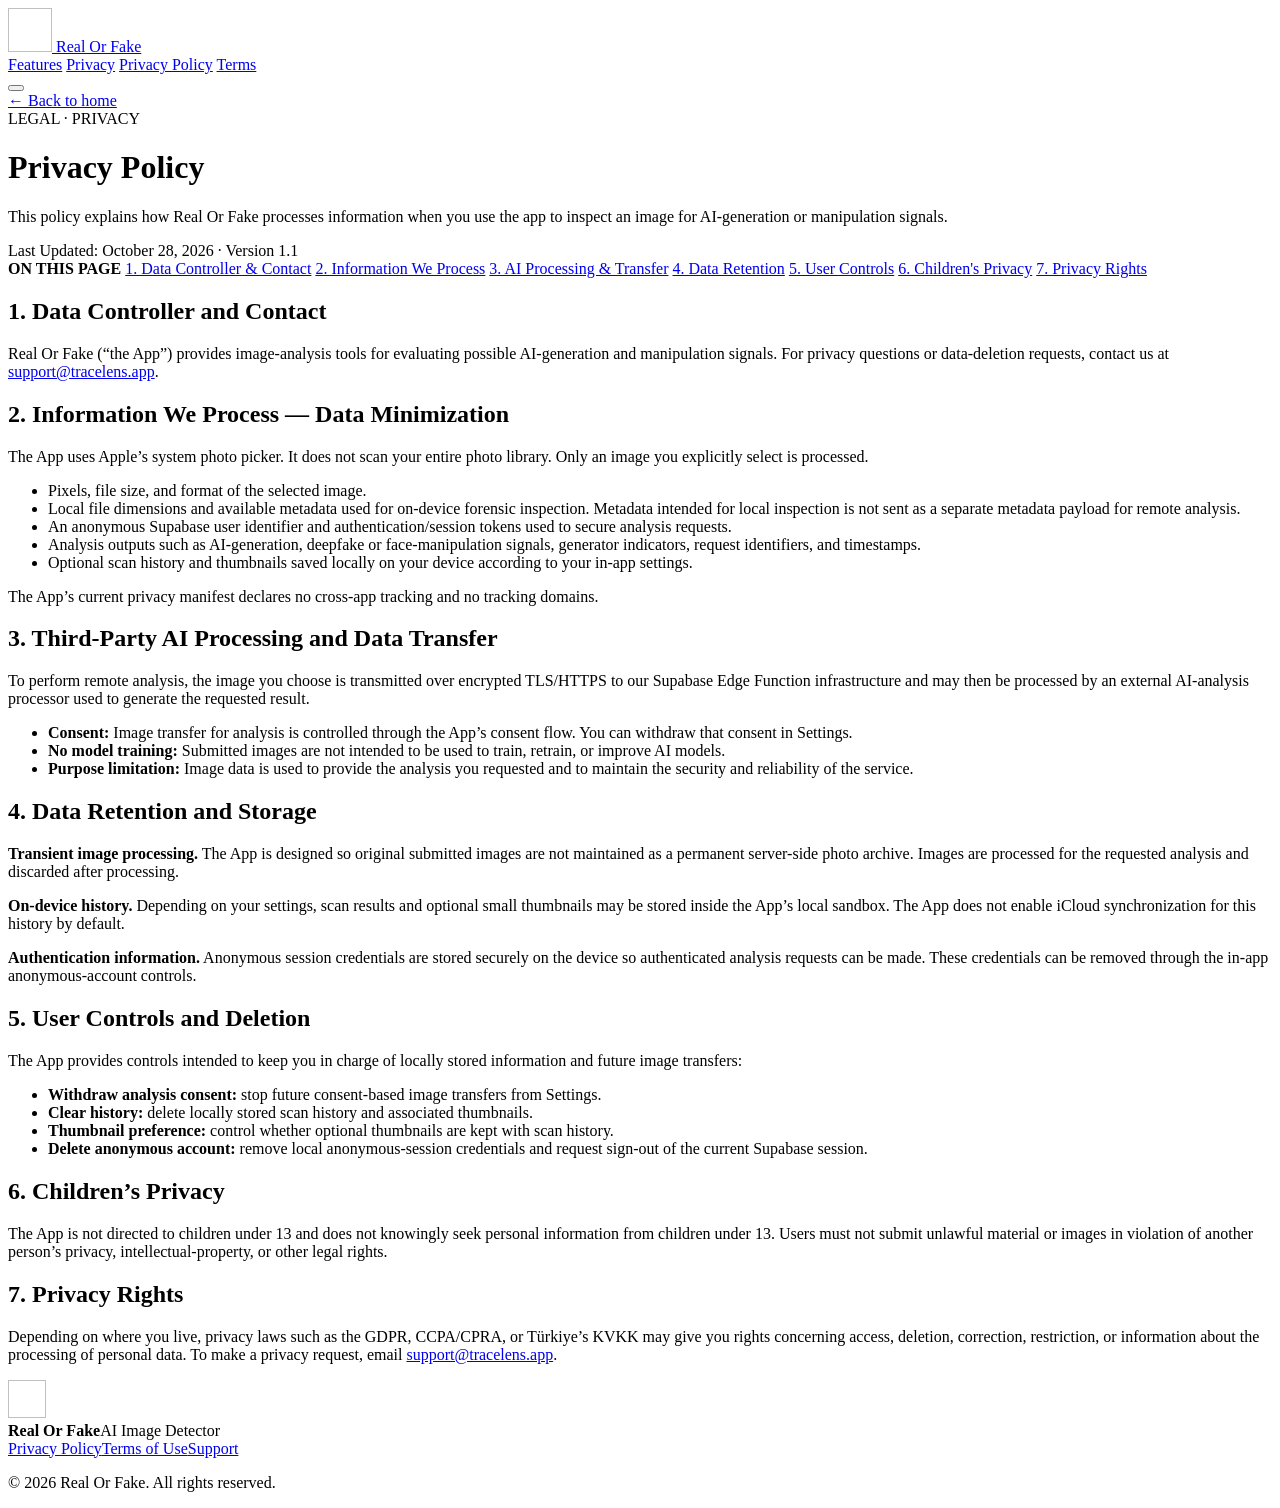
==== privacy.html @ 3198a1fb "Add privacy policy page" ====
<!doctype html>
<html lang="en">
<head>
  <meta charset="utf-8">
  <meta name="viewport" content="width=device-width, initial-scale=1">
  <meta name="theme-color" content="#050915">
  <meta name="description" content="Privacy Policy for the Real Or Fake AI Image Detector app.">
  <title>Privacy Policy — Real Or Fake</title>
  <link rel="stylesheet" href="styles.css">
</head>
<body>
  <header class="site-header">
    <div class="nav-shell">
      <a class="brand" href="index.html" aria-label="Real Or Fake home">
        <img data-image="icon" alt="" width="44" height="44">
        <span>Real Or Fake</span>
      </a>
      <nav class="nav-links" aria-label="Primary navigation">
        <a href="index.html#features">Features</a>
        <a href="index.html#privacy">Privacy</a>
        <a href="privacy.html">Privacy Policy</a>
        <a href="terms.html">Terms</a>
      </nav>
      <button class="menu-button" type="button" aria-label="Open navigation" aria-expanded="false"><span></span><span></span></button>
    </div>
  </header>

  <main class="legal-main section-shell">
    <a class="legal-back" href="index.html">← Back to home</a>

    <header class="legal-hero">
      <div class="eyebrow">LEGAL · PRIVACY</div>
      <h1>Privacy Policy</h1>
      <p>This policy explains how Real Or Fake processes information when you use the app to inspect an image for AI-generation or manipulation signals.</p>
      <div class="legal-meta">Last Updated: October 28, 2026 · Version 1.1</div>
    </header>

    <div class="legal-layout">
      <aside class="legal-toc" aria-label="Privacy Policy sections">
        <strong>ON THIS PAGE</strong>
        <a href="#controller">1. Data Controller & Contact</a>
        <a href="#data">2. Information We Process</a>
        <a href="#transfer">3. AI Processing & Transfer</a>
        <a href="#retention">4. Data Retention</a>
        <a href="#controls">5. User Controls</a>
        <a href="#children">6. Children's Privacy</a>
        <a href="#rights">7. Privacy Rights</a>
      </aside>

      <div class="legal-content">
        <section class="legal-section" id="controller">
          <h2>1. Data Controller and Contact</h2>
          <p>Real Or Fake (“the App”) provides image-analysis tools for evaluating possible AI-generation and manipulation signals. For privacy questions or data-deletion requests, contact us at <a class="text-link" href="mailto:support@tracelens.app">support@tracelens.app</a>.</p>
        </section>

        <section class="legal-section legal-highlight" id="data">
          <h2>2. Information We Process — Data Minimization</h2>
          <p>The App uses Apple’s system photo picker. It does not scan your entire photo library. Only an image you explicitly select is processed.</p>
          <ul>
            <li>Pixels, file size, and format of the selected image.</li>
            <li>Local file dimensions and available metadata used for on-device forensic inspection. Metadata intended for local inspection is not sent as a separate metadata payload for remote analysis.</li>
            <li>An anonymous Supabase user identifier and authentication/session tokens used to secure analysis requests.</li>
            <li>Analysis outputs such as AI-generation, deepfake or face-manipulation signals, generator indicators, request identifiers, and timestamps.</li>
            <li>Optional scan history and thumbnails saved locally on your device according to your in-app settings.</li>
          </ul>
          <p>The App’s current privacy manifest declares no cross-app tracking and no tracking domains.</p>
        </section>

        <section class="legal-section" id="transfer">
          <h2>3. Third-Party AI Processing and Data Transfer</h2>
          <p>To perform remote analysis, the image you choose is transmitted over encrypted TLS/HTTPS to our Supabase Edge Function infrastructure and may then be processed by an external AI-analysis processor used to generate the requested result.</p>
          <ul>
            <li><strong>Consent:</strong> Image transfer for analysis is controlled through the App’s consent flow. You can withdraw that consent in Settings.</li>
            <li><strong>No model training:</strong> Submitted images are not intended to be used to train, retrain, or improve AI models.</li>
            <li><strong>Purpose limitation:</strong> Image data is used to provide the analysis you requested and to maintain the security and reliability of the service.</li>
          </ul>
        </section>

        <section class="legal-section" id="retention">
          <h2>4. Data Retention and Storage</h2>
          <p><strong>Transient image processing.</strong> The App is designed so original submitted images are not maintained as a permanent server-side photo archive. Images are processed for the requested analysis and discarded after processing.</p>
          <p><strong>On-device history.</strong> Depending on your settings, scan results and optional small thumbnails may be stored inside the App’s local sandbox. The App does not enable iCloud synchronization for this history by default.</p>
          <p><strong>Authentication information.</strong> Anonymous session credentials are stored securely on the device so authenticated analysis requests can be made. These credentials can be removed through the in-app anonymous-account controls.</p>
        </section>

        <section class="legal-section" id="controls">
          <h2>5. User Controls and Deletion</h2>
          <p>The App provides controls intended to keep you in charge of locally stored information and future image transfers:</p>
          <ul>
            <li><strong>Withdraw analysis consent:</strong> stop future consent-based image transfers from Settings.</li>
            <li><strong>Clear history:</strong> delete locally stored scan history and associated thumbnails.</li>
            <li><strong>Thumbnail preference:</strong> control whether optional thumbnails are kept with scan history.</li>
            <li><strong>Delete anonymous account:</strong> remove local anonymous-session credentials and request sign-out of the current Supabase session.</li>
          </ul>
        </section>

        <section class="legal-section" id="children">
          <h2>6. Children’s Privacy</h2>
          <p>The App is not directed to children under 13 and does not knowingly seek personal information from children under 13. Users must not submit unlawful material or images in violation of another person’s privacy, intellectual-property, or other legal rights.</p>
        </section>

        <section class="legal-section" id="rights">
          <h2>7. Privacy Rights</h2>
          <p>Depending on where you live, privacy laws such as the GDPR, CCPA/CPRA, or Türkiye’s KVKK may give you rights concerning access, deletion, correction, restriction, or information about the processing of personal data. To make a privacy request, email <a class="text-link" href="mailto:support@tracelens.app">support@tracelens.app</a>.</p>
        </section>
      </div>
    </div>
  </main>

  <footer class="site-footer">
    <div class="section-shell footer-inner">
      <div class="footer-brand"><img data-image="icon" alt="" width="38" height="38"><div><strong>Real Or Fake</strong><span>AI Image Detector</span></div></div>
      <div class="footer-links"><a href="privacy.html">Privacy Policy</a><a href="terms.html">Terms of Use</a><a href="mailto:support@tracelens.app">Support</a></div>
      <p class="copyright">© <span id="year">2026</span> Real Or Fake. All rights reserved.</p>
    </div>
  </footer>
  <script src="images.js"></script>
  <script src="script.js"></script>
</body>
</html>
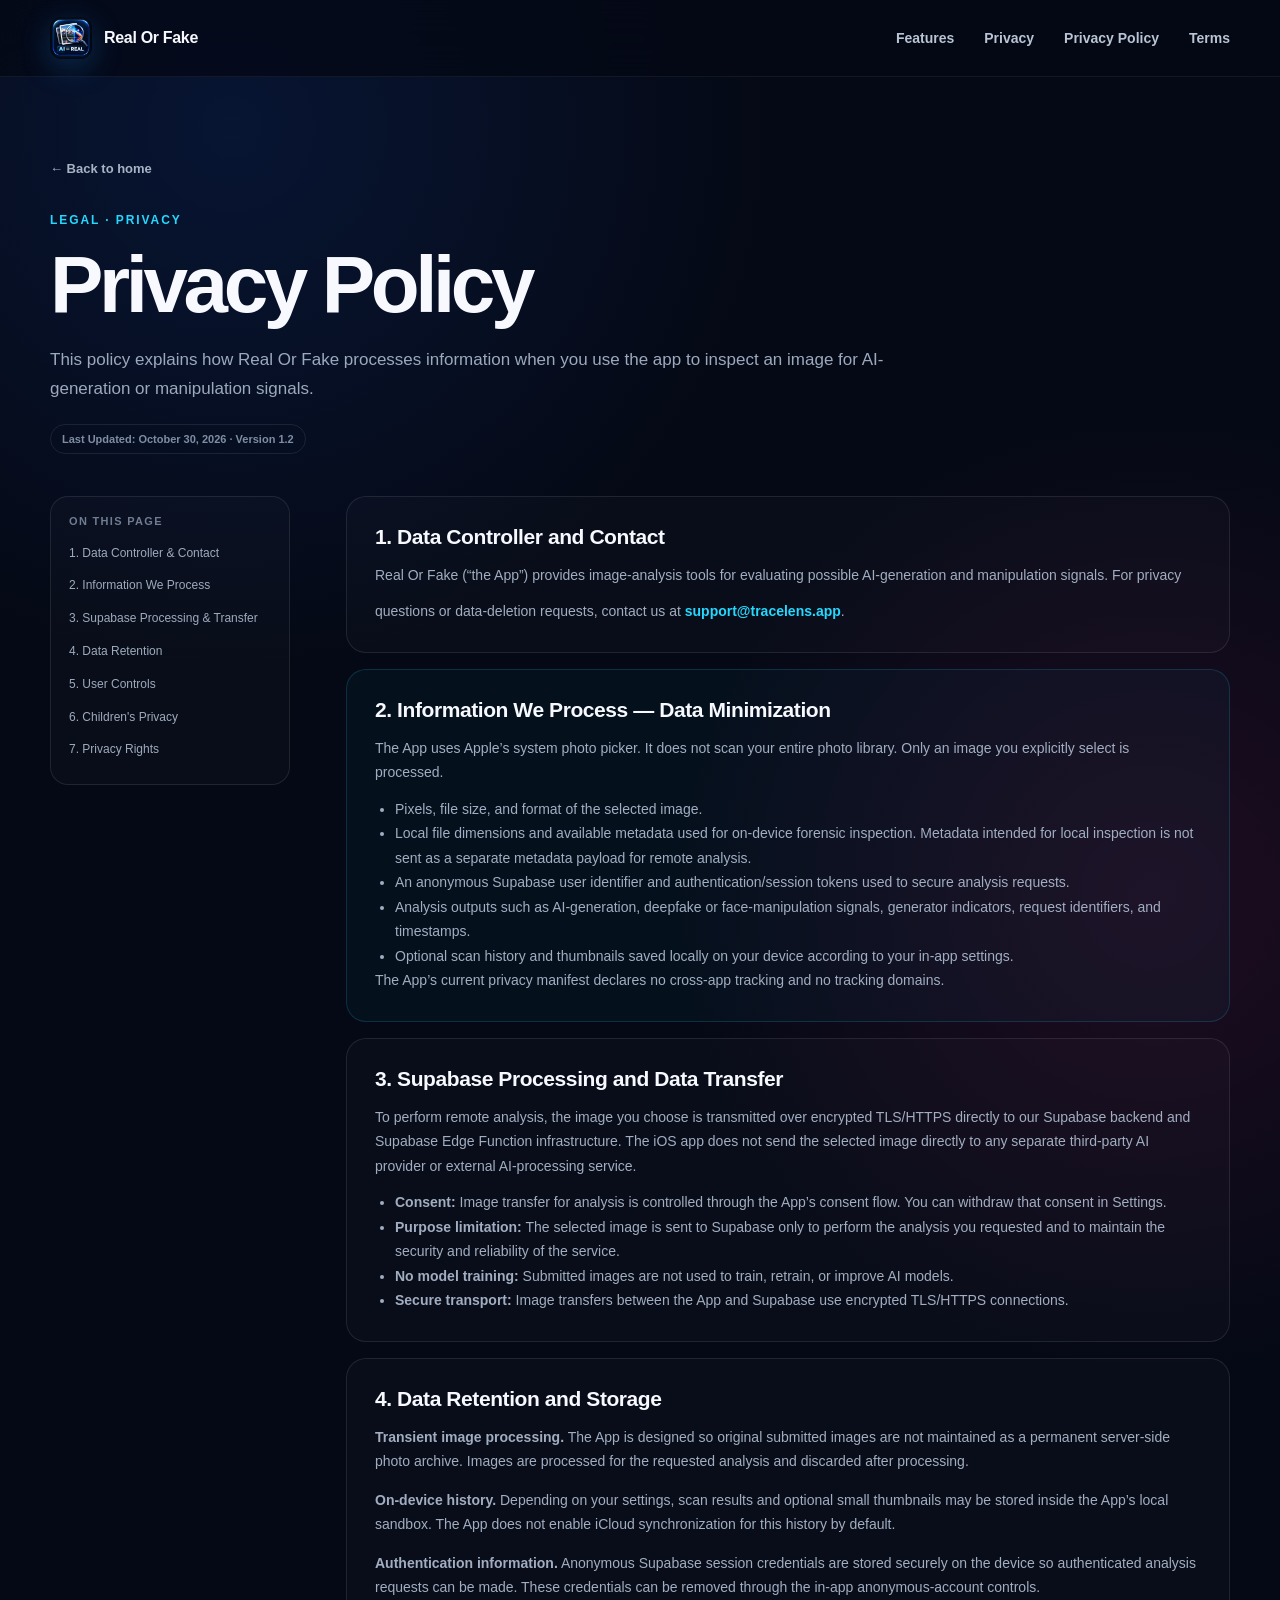
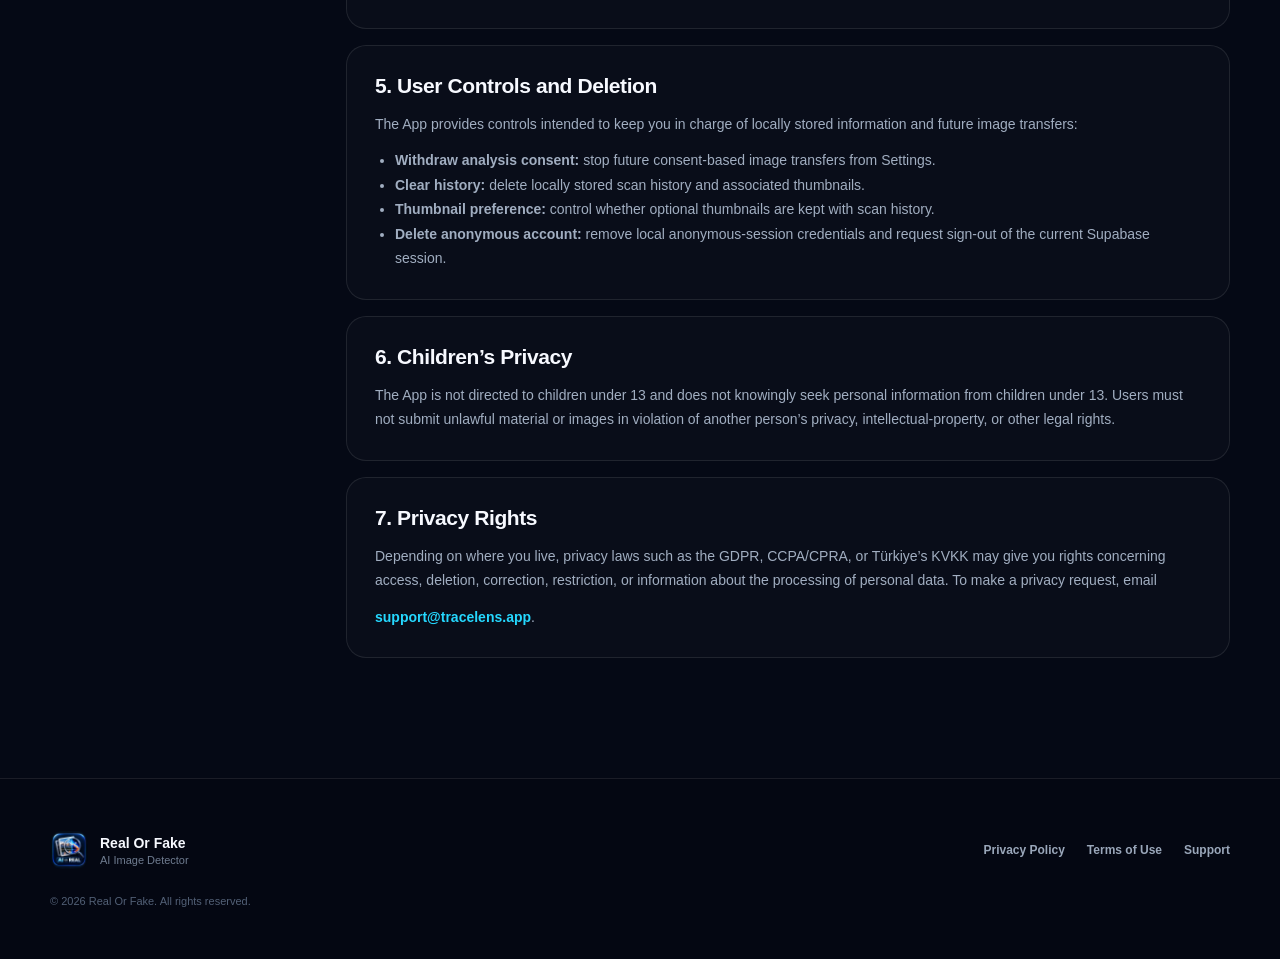
==== commit 8e83fb07: "Clarify Supabase-only image processing in privacy policy" ====
--- a/privacy.html
+++ b/privacy.html
@@ -32,7 +32,7 @@
       <div class="eyebrow">LEGAL · PRIVACY</div>
       <h1>Privacy Policy</h1>
       <p>This policy explains how Real Or Fake processes information when you use the app to inspect an image for AI-generation or manipulation signals.</p>
-      <div class="legal-meta">Last Updated: October 28, 2026 · Version 1.1</div>
+      <div class="legal-meta">Last Updated: October 30, 2026 · Version 1.2</div>
     </header>
 
     <div class="legal-layout">
@@ -40,7 +40,7 @@
         <strong>ON THIS PAGE</strong>
         <a href="#controller">1. Data Controller & Contact</a>
         <a href="#data">2. Information We Process</a>
-        <a href="#transfer">3. AI Processing & Transfer</a>
+        <a href="#transfer">3. Supabase Processing & Transfer</a>
         <a href="#retention">4. Data Retention</a>
         <a href="#controls">5. User Controls</a>
         <a href="#children">6. Children's Privacy</a>
@@ -67,12 +67,13 @@
         </section>
 
         <section class="legal-section" id="transfer">
-          <h2>3. Third-Party AI Processing and Data Transfer</h2>
-          <p>To perform remote analysis, the image you choose is transmitted over encrypted TLS/HTTPS to our Supabase Edge Function infrastructure and may then be processed by an external AI-analysis processor used to generate the requested result.</p>
+          <h2>3. Supabase Processing and Data Transfer</h2>
+          <p>To perform remote analysis, the image you choose is transmitted over encrypted TLS/HTTPS directly to our Supabase backend and Supabase Edge Function infrastructure. The iOS app does not send the selected image directly to any separate third-party AI provider or external AI-processing service.</p>
           <ul>
             <li><strong>Consent:</strong> Image transfer for analysis is controlled through the App’s consent flow. You can withdraw that consent in Settings.</li>
-            <li><strong>No model training:</strong> Submitted images are not intended to be used to train, retrain, or improve AI models.</li>
-            <li><strong>Purpose limitation:</strong> Image data is used to provide the analysis you requested and to maintain the security and reliability of the service.</li>
+            <li><strong>Purpose limitation:</strong> The selected image is sent to Supabase only to perform the analysis you requested and to maintain the security and reliability of the service.</li>
+            <li><strong>No model training:</strong> Submitted images are not used to train, retrain, or improve AI models.</li>
+            <li><strong>Secure transport:</strong> Image transfers between the App and Supabase use encrypted TLS/HTTPS connections.</li>
           </ul>
         </section>
 
@@ -80,7 +81,7 @@
           <h2>4. Data Retention and Storage</h2>
           <p><strong>Transient image processing.</strong> The App is designed so original submitted images are not maintained as a permanent server-side photo archive. Images are processed for the requested analysis and discarded after processing.</p>
           <p><strong>On-device history.</strong> Depending on your settings, scan results and optional small thumbnails may be stored inside the App’s local sandbox. The App does not enable iCloud synchronization for this history by default.</p>
-          <p><strong>Authentication information.</strong> Anonymous session credentials are stored securely on the device so authenticated analysis requests can be made. These credentials can be removed through the in-app anonymous-account controls.</p>
+          <p><strong>Authentication information.</strong> Anonymous Supabase session credentials are stored securely on the device so authenticated analysis requests can be made. These credentials can be removed through the in-app anonymous-account controls.</p>
         </section>
 
         <section class="legal-section" id="controls">
--- a/styles.css
+++ b/styles.css
@@ -0,0 +1,904 @@
+:root {
+  --bg: #050915;
+  --bg-2: #080e1c;
+  --panel: rgba(14, 22, 38, 0.78);
+  --panel-strong: #0c1424;
+  --line: rgba(255, 255, 255, 0.09);
+  --text: #f7f9ff;
+  --muted: #9ca9bd;
+  --cyan: #25d8ff;
+  --blue: #2387ff;
+  --violet: #8a6cff;
+  --pink: #ff3f93;
+  --green: #36e6a0;
+  --coral: #ff6159;
+  --max: 1180px;
+  --radius: 30px;
+}
+
+* { box-sizing: border-box; }
+
+html {
+  scroll-behavior: smooth;
+  color-scheme: dark;
+}
+
+body {
+  margin: 0;
+  min-width: 320px;
+  background:
+    radial-gradient(circle at 18% 5%, rgba(24, 101, 255, .13), transparent 34rem),
+    radial-gradient(circle at 90% 35%, rgba(255, 43, 142, .10), transparent 30rem),
+    var(--bg);
+  color: var(--text);
+  font-family: Inter, ui-sans-serif, -apple-system, BlinkMacSystemFont, "SF Pro Display", "Segoe UI", sans-serif;
+  -webkit-font-smoothing: antialiased;
+}
+
+body::before {
+  content: "";
+  position: fixed;
+  inset: 0;
+  pointer-events: none;
+  opacity: .24;
+  background-image:
+    linear-gradient(rgba(255,255,255,.025) 1px, transparent 1px),
+    linear-gradient(90deg, rgba(255,255,255,.025) 1px, transparent 1px);
+  background-size: 72px 72px;
+  mask-image: linear-gradient(to bottom, black, transparent 75%);
+  z-index: -1;
+}
+
+img { max-width: 100%; display: block; }
+a { color: inherit; text-decoration: none; }
+button, a { -webkit-tap-highlight-color: transparent; }
+
+.skip-link {
+  position: fixed;
+  left: 16px;
+  top: -80px;
+  z-index: 100;
+  padding: 12px 16px;
+  background: white;
+  color: black;
+  border-radius: 10px;
+}
+.skip-link:focus { top: 16px; }
+
+.section-shell {
+  width: min(var(--max), calc(100% - 40px));
+  margin-inline: auto;
+}
+
+.site-header {
+  position: sticky;
+  top: 0;
+  z-index: 50;
+  background: rgba(5, 9, 21, .74);
+  backdrop-filter: blur(20px);
+  border-bottom: 1px solid rgba(255,255,255,.06);
+}
+
+.nav-shell {
+  width: min(var(--max), calc(100% - 40px));
+  height: 76px;
+  margin: 0 auto;
+  display: flex;
+  align-items: center;
+  justify-content: space-between;
+}
+
+.brand {
+  display: inline-flex;
+  align-items: center;
+  gap: 12px;
+  font-weight: 760;
+  letter-spacing: -.02em;
+}
+
+.brand img {
+  width: 42px;
+  height: 42px;
+  border-radius: 12px;
+  box-shadow: 0 8px 30px rgba(37, 142, 255, .25);
+}
+
+.nav-links {
+  display: flex;
+  align-items: center;
+  gap: 30px;
+  color: #b9c4d4;
+  font-size: 14px;
+  font-weight: 600;
+}
+
+.nav-links a { transition: color .2s ease; }
+.nav-links a:hover { color: white; }
+
+.menu-button {
+  display: none;
+  width: 44px;
+  height: 44px;
+  border: 1px solid var(--line);
+  border-radius: 13px;
+  background: rgba(255,255,255,.03);
+  align-items: center;
+  justify-content: center;
+  flex-direction: column;
+  gap: 6px;
+}
+.menu-button span {
+  width: 18px;
+  height: 1.5px;
+  background: white;
+}
+
+.hero {
+  min-height: calc(100svh - 76px);
+  display: grid;
+  grid-template-columns: 1.03fr .97fr;
+  gap: 54px;
+  align-items: center;
+  padding-block: 72px 90px;
+}
+
+.hero-copy { position: relative; z-index: 2; }
+
+.eyebrow, .mini-label {
+  font-size: 12px;
+  letter-spacing: .16em;
+  font-weight: 800;
+}
+
+.eyebrow {
+  display: inline-flex;
+  align-items: center;
+  gap: 9px;
+  color: var(--cyan);
+  margin-bottom: 20px;
+}
+
+.pulse-dot {
+  width: 8px;
+  height: 8px;
+  border-radius: 50%;
+  background: var(--green);
+  box-shadow: 0 0 0 7px rgba(54,230,160,.08), 0 0 25px rgba(54,230,160,.6);
+}
+
+.hero h1 {
+  margin: 0;
+  max-width: 720px;
+  font-size: clamp(64px, 7vw, 104px);
+  line-height: .92;
+  letter-spacing: -.065em;
+  font-weight: 820;
+}
+
+.gradient-text {
+  background: linear-gradient(100deg, var(--cyan), #75a6ff 40%, #d082ff 68%, var(--pink));
+  -webkit-background-clip: text;
+  background-clip: text;
+  color: transparent;
+}
+
+.hero-lede {
+  margin: 30px 0 0;
+  max-width: 650px;
+  color: #b6c1d2;
+  font-size: clamp(18px, 2vw, 22px);
+  line-height: 1.65;
+}
+
+.hero-actions {
+  display: flex;
+  gap: 12px;
+  margin-top: 34px;
+  flex-wrap: wrap;
+}
+
+.button {
+  min-height: 52px;
+  padding: 0 20px;
+  display: inline-flex;
+  align-items: center;
+  justify-content: center;
+  border-radius: 14px;
+  font-size: 14px;
+  font-weight: 750;
+  border: 1px solid transparent;
+  transition: transform .2s ease, border-color .2s ease, background .2s ease;
+}
+
+.button:hover { transform: translateY(-2px); }
+
+.button-primary {
+  color: #04111b;
+  background: linear-gradient(115deg, #5ce4ff, #35a7ff);
+  box-shadow: 0 14px 40px rgba(49, 172, 255, .22);
+}
+
+.button-secondary {
+  border-color: var(--line);
+  background: rgba(255,255,255,.035);
+  color: #dce5f2;
+}
+
+.button-secondary:hover { border-color: rgba(255,255,255,.2); }
+
+.hero-notes {
+  margin-top: 28px;
+  display: flex;
+  gap: 18px;
+  flex-wrap: wrap;
+  color: #7f8da3;
+  font-size: 12px;
+  font-weight: 600;
+}
+
+.hero-visual {
+  position: relative;
+  min-height: 620px;
+  display: grid;
+  place-items: center;
+}
+
+.app-icon-card {
+  position: relative;
+  width: min(84%, 510px);
+  aspect-ratio: 1;
+  padding: 10px;
+  border: 1px solid rgba(105, 188, 255, .35);
+  border-radius: 29%;
+  background: linear-gradient(150deg, rgba(50,135,255,.12), rgba(0,0,0,.3));
+  box-shadow:
+    0 60px 130px rgba(0,0,0,.55),
+    0 0 70px rgba(35,135,255,.12),
+    inset 0 1px rgba(255,255,255,.15);
+  transform: rotate(2deg);
+  z-index: 2;
+}
+
+.app-icon-card::before {
+  content:"";
+  position:absolute;
+  inset:-18px;
+  border-radius:31%;
+  border:1px solid rgba(37,216,255,.12);
+  filter: blur(.2px);
+}
+
+.app-icon-card img {
+  width: 100%;
+  height: 100%;
+  object-fit: cover;
+  border-radius: 27%;
+}
+
+.orb {
+  position: absolute;
+  border-radius: 50%;
+  filter: blur(40px);
+  opacity: .55;
+}
+.orb-one {
+  width: 260px;
+  height: 260px;
+  background: #057bf8;
+  right: 8%;
+  top: 10%;
+}
+.orb-two {
+  width: 220px;
+  height: 220px;
+  background: #e41d8c;
+  left: 4%;
+  bottom: 12%;
+}
+
+.signal-card {
+  position: absolute;
+  z-index: 4;
+  display: flex;
+  flex-direction: column;
+  padding: 13px 16px;
+  gap: 4px;
+  border: 1px solid var(--line);
+  border-radius: 14px;
+  background: rgba(7, 13, 26, .78);
+  backdrop-filter: blur(16px);
+  box-shadow: 0 16px 50px rgba(0,0,0,.34);
+}
+.signal-card span {
+  color: #7d8da5;
+  font-size: 9px;
+  font-weight: 800;
+  letter-spacing: .15em;
+}
+.signal-card strong { font-size: 20px; }
+.signal-card-ai {
+  top: 21%;
+  right: -1%;
+}
+.signal-card-ai strong { color: var(--coral); }
+.signal-card-real {
+  bottom: 16%;
+  left: 0;
+}
+.signal-card-real strong { color: var(--green); }
+
+.trust-strip {
+  border-block: 1px solid var(--line);
+  background: rgba(255,255,255,.018);
+  overflow: hidden;
+}
+
+.trust-track {
+  min-height: 76px;
+  width: min(var(--max), calc(100% - 40px));
+  margin: auto;
+  display: flex;
+  align-items: center;
+  justify-content: space-between;
+  gap: 24px;
+  color: #7f8da2;
+  font-size: 12px;
+  font-weight: 760;
+  letter-spacing: .08em;
+  text-transform: uppercase;
+}
+
+.trust-track i {
+  width: 4px;
+  height: 4px;
+  border-radius: 50%;
+  background: #35445c;
+  flex: 0 0 auto;
+}
+
+.intro { padding-block: 150px 70px; }
+
+.section-heading {
+  max-width: 800px;
+}
+.section-heading h2,
+.privacy-copy h2,
+.disclaimer h2,
+.closing h2 {
+  margin: 0;
+  letter-spacing: -.045em;
+  line-height: 1.02;
+}
+
+.section-heading h2 {
+  font-size: clamp(44px, 6vw, 76px);
+}
+
+.section-heading p {
+  max-width: 680px;
+  margin: 28px 0 0;
+  color: var(--muted);
+  font-size: 18px;
+  line-height: 1.7;
+}
+
+.feature-grid {
+  display: grid;
+  grid-template-columns: repeat(2, 1fr);
+  gap: 24px;
+  padding-bottom: 140px;
+}
+
+.feature-card {
+  position: relative;
+  overflow: hidden;
+  min-height: 820px;
+  padding: 34px 34px 0;
+  border: 1px solid var(--line);
+  border-radius: var(--radius);
+  background:
+    radial-gradient(circle at 50% 70%, rgba(35, 135, 255, .10), transparent 40%),
+    linear-gradient(155deg, rgba(16,25,43,.88), rgba(6,11,22,.88));
+}
+
+.feature-card::after {
+  content:"";
+  position:absolute;
+  inset:0;
+  pointer-events:none;
+  background: linear-gradient(115deg, rgba(255,255,255,.05), transparent 22%);
+  opacity:.65;
+}
+
+.feature-card-wide {
+  grid-column: 1 / -1;
+  min-height: 730px;
+  display: grid;
+  grid-template-columns: .8fr 1.2fr;
+  gap: 40px;
+  padding: 54px 54px 0;
+  align-items: start;
+}
+
+.feature-card-wide.reverse {
+  grid-template-columns: .8fr 1.2fr;
+}
+
+.feature-copy {
+  position: relative;
+  z-index: 2;
+  display: grid;
+  grid-template-columns: 42px 1fr;
+  gap: 12px;
+}
+
+.feature-number {
+  color: #4f607a;
+  font-size: 12px;
+  font-weight: 800;
+  letter-spacing: .1em;
+  padding-top: 3px;
+}
+
+.mini-label { margin-bottom: 14px; }
+.mini-label.cyan { color: var(--cyan); }
+.mini-label.blue { color: #62a5ff; }
+.mini-label.coral { color: var(--coral); }
+.mini-label.green { color: var(--green); }
+
+.feature-copy h3 {
+  margin: 0;
+  font-size: clamp(28px, 3vw, 42px);
+  line-height: 1.07;
+  letter-spacing: -.035em;
+}
+.feature-copy p {
+  margin: 16px 0 0;
+  max-width: 520px;
+  color: var(--muted);
+  line-height: 1.7;
+  font-size: 15px;
+}
+
+.screenshot-frame {
+  position: relative;
+  z-index: 2;
+  width: min(84%, 510px);
+  margin: 42px auto -140px;
+  padding: 8px;
+  border: 1px solid rgba(125,166,255,.22);
+  border-radius: 42px;
+  background: #02050b;
+  box-shadow: 0 38px 90px rgba(0,0,0,.5);
+}
+
+.feature-card-wide .screenshot-frame {
+  width: min(74%, 540px);
+  margin: 0 auto -220px;
+}
+
+.screenshot-frame img {
+  border-radius: 35px;
+  width: 100%;
+}
+
+.privacy-section {
+  position: relative;
+  overflow: hidden;
+  padding-block: 140px;
+  border-block: 1px solid var(--line);
+  background:
+    radial-gradient(circle at 15% 45%, rgba(38, 216, 255, .08), transparent 34rem),
+    radial-gradient(circle at 85% 65%, rgba(138, 108, 255, .09), transparent 30rem),
+    #070c18;
+}
+
+.privacy-layout {
+  display: grid;
+  grid-template-columns: .9fr 1.1fr;
+  gap: 90px;
+  align-items: center;
+}
+
+.privacy-copy h2 { font-size: clamp(40px, 5vw, 66px); }
+.privacy-copy p {
+  color: var(--muted);
+  line-height: 1.75;
+  font-size: 17px;
+}
+
+.text-link {
+  display: inline-flex;
+  gap: 8px;
+  align-items: center;
+  margin-top: 12px;
+  color: var(--cyan);
+  font-size: 14px;
+  font-weight: 750;
+}
+.text-link span { transition: transform .2s ease; }
+.text-link:hover span { transform: translateX(4px); }
+
+.privacy-cards { display: grid; gap: 12px; }
+
+.privacy-card {
+  min-height: 100px;
+  padding: 18px;
+  display: grid;
+  grid-template-columns: 54px 1fr;
+  gap: 16px;
+  align-items: center;
+  border: 1px solid var(--line);
+  border-radius: 18px;
+  background: rgba(255,255,255,.025);
+}
+
+.privacy-icon {
+  width: 54px;
+  height: 54px;
+  display: grid;
+  place-items: center;
+  border-radius: 15px;
+  background: rgba(37,216,255,.08);
+  color: var(--cyan);
+  font-size: 11px;
+  font-weight: 850;
+  letter-spacing: .1em;
+}
+
+.privacy-card strong { display: block; font-size: 15px; }
+.privacy-card span { display: block; margin-top: 5px; color: var(--muted); font-size: 13px; line-height: 1.45; }
+
+.disclaimer {
+  margin-block: 110px;
+  min-height: 240px;
+  padding: 44px;
+  display: grid;
+  grid-template-columns: 64px 1fr;
+  gap: 24px;
+  align-items: start;
+  border: 1px solid rgba(255, 97, 89, .18);
+  border-radius: 24px;
+  background: linear-gradient(135deg, rgba(255,97,89,.055), rgba(255,255,255,.018));
+}
+
+.disclaimer-mark {
+  width: 58px;
+  height: 58px;
+  border-radius: 50%;
+  display: grid;
+  place-items: center;
+  border: 1px solid rgba(255,97,89,.3);
+  color: var(--coral);
+  font-family: Georgia, serif;
+  font-style: italic;
+  font-size: 28px;
+}
+
+.disclaimer h2 { font-size: clamp(30px, 4vw, 48px); }
+.disclaimer p {
+  margin: 16px 0 0;
+  max-width: 850px;
+  color: var(--muted);
+  line-height: 1.75;
+}
+
+.closing { padding-block: 40px 120px; }
+
+.closing-card {
+  min-height: 260px;
+  display: grid;
+  grid-template-columns: 120px 1fr auto;
+  gap: 32px;
+  align-items: center;
+  padding: 44px;
+  border: 1px solid rgba(37,216,255,.14);
+  border-radius: 28px;
+  background:
+    radial-gradient(circle at 0 50%, rgba(35,135,255,.13), transparent 28rem),
+    rgba(255,255,255,.02);
+}
+
+.closing-card img {
+  border-radius: 28px;
+  box-shadow: 0 22px 60px rgba(15, 99, 255, .2);
+}
+
+.closing h2 { font-size: clamp(34px, 5vw, 58px); }
+.closing p { margin: 10px 0 0; color: var(--muted); line-height: 1.6; }
+
+.site-footer {
+  border-top: 1px solid var(--line);
+  background: #040712;
+}
+
+.footer-inner {
+  min-height: 180px;
+  display: grid;
+  grid-template-columns: 1fr auto;
+  gap: 24px;
+  align-content: center;
+  align-items: center;
+}
+
+.footer-brand {
+  display: flex;
+  gap: 12px;
+  align-items: center;
+}
+.footer-brand img { border-radius: 10px; }
+.footer-brand strong, .footer-brand span { display: block; }
+.footer-brand strong { font-size: 14px; }
+.footer-brand span { margin-top: 3px; color: #6f7c90; font-size: 11px; }
+
+.footer-links {
+  display: flex;
+  gap: 22px;
+  color: #9aa7ba;
+  font-size: 12px;
+  font-weight: 650;
+}
+.footer-links a:hover { color: white; }
+
+.copyright {
+  grid-column: 1 / -1;
+  margin: 2px 0 0;
+  color: #526076;
+  font-size: 11px;
+}
+
+/* Legal pages */
+.legal-main { padding: 82px 0 120px; }
+
+.legal-hero {
+  max-width: 850px;
+  margin-bottom: 42px;
+}
+
+.legal-hero h1 {
+  margin: 0;
+  font-size: clamp(48px, 7vw, 80px);
+  letter-spacing: -.055em;
+  line-height: .96;
+}
+
+.legal-hero p {
+  margin: 22px 0 0;
+  color: var(--muted);
+  font-size: 17px;
+  line-height: 1.7;
+}
+
+.legal-meta {
+  display: inline-flex;
+  margin-top: 20px;
+  padding: 8px 11px;
+  border: 1px solid var(--line);
+  border-radius: 999px;
+  color: #7f8da3;
+  font-size: 11px;
+  font-weight: 700;
+}
+
+.legal-layout {
+  display: grid;
+  grid-template-columns: 240px minmax(0, 1fr);
+  gap: 56px;
+  align-items: start;
+}
+
+.legal-toc {
+  position: sticky;
+  top: 108px;
+  padding: 18px;
+  border: 1px solid var(--line);
+  border-radius: 18px;
+  background: rgba(255,255,255,.018);
+}
+
+.legal-toc strong {
+  display: block;
+  margin-bottom: 10px;
+  font-size: 11px;
+  letter-spacing: .12em;
+  color: #6f7d91;
+}
+.legal-toc a {
+  display: block;
+  padding: 8px 0;
+  color: #9eabbd;
+  font-size: 12px;
+  line-height: 1.4;
+}
+.legal-toc a:hover { color: white; }
+
+.legal-content { display: grid; gap: 16px; }
+
+.legal-section {
+  scroll-margin-top: 110px;
+  padding: 28px;
+  border: 1px solid var(--line);
+  border-radius: 20px;
+  background: rgba(255,255,255,.018);
+}
+
+.legal-section h2 {
+  margin: 0 0 14px;
+  font-size: 21px;
+  letter-spacing: -.02em;
+}
+.legal-section p, .legal-section li {
+  color: #a1aec1;
+  font-size: 14px;
+  line-height: 1.75;
+}
+.legal-section p { margin: 0; }
+.legal-section p + p { margin-top: 14px; }
+.legal-section ul { margin: 12px 0 0; padding-left: 20px; }
+
+.legal-highlight {
+  border-color: rgba(37,216,255,.16);
+  background: rgba(37,216,255,.035);
+}
+
+.legal-back {
+  display: inline-flex;
+  align-items: center;
+  gap: 8px;
+  color: #a7b4c5;
+  font-size: 13px;
+  font-weight: 700;
+  margin-bottom: 34px;
+}
+.legal-back:hover { color: white; }
+
+.reveal {
+  opacity: 0;
+  transform: translateY(18px);
+  transition: opacity .7s ease, transform .7s ease;
+}
+.reveal.visible {
+  opacity: 1;
+  transform: translateY(0);
+}
+
+@media (prefers-reduced-motion: reduce) {
+  html { scroll-behavior: auto; }
+  .reveal { opacity: 1; transform: none; transition: none; }
+  .button, .text-link span { transition: none; }
+}
+
+@media (max-width: 900px) {
+  .nav-links {
+    position: absolute;
+    left: 20px;
+    right: 20px;
+    top: 68px;
+    display: none;
+    flex-direction: column;
+    align-items: stretch;
+    gap: 0;
+    padding: 12px;
+    border: 1px solid var(--line);
+    border-radius: 18px;
+    background: rgba(7,12,24,.97);
+    box-shadow: 0 24px 80px rgba(0,0,0,.45);
+  }
+  .nav-links.open { display: flex; }
+  .nav-links a { padding: 13px 10px; }
+  .menu-button { display: flex; }
+
+  .hero {
+    min-height: auto;
+    grid-template-columns: 1fr;
+    gap: 30px;
+    padding-top: 82px;
+  }
+  .hero-visual { min-height: 520px; }
+  .signal-card-ai { right: 2%; }
+  .signal-card-real { left: 3%; }
+
+  .trust-track {
+    justify-content: flex-start;
+    overflow-x: auto;
+    scrollbar-width: none;
+  }
+  .trust-track::-webkit-scrollbar { display: none; }
+  .trust-track span { white-space: nowrap; }
+
+  .feature-grid { grid-template-columns: 1fr; }
+  .feature-card,
+  .feature-card-wide,
+  .feature-card-wide.reverse {
+    grid-column: auto;
+    grid-template-columns: 1fr;
+    min-height: 760px;
+    padding: 34px 28px 0;
+  }
+  .feature-card-wide .screenshot-frame {
+    width: min(86%, 490px);
+    margin: 40px auto -180px;
+  }
+
+  .privacy-layout {
+    grid-template-columns: 1fr;
+    gap: 50px;
+  }
+
+  .closing-card {
+    grid-template-columns: 96px 1fr;
+  }
+  .closing-card .button { grid-column: 1 / -1; }
+
+  .legal-layout { grid-template-columns: 1fr; }
+  .legal-toc {
+    position: static;
+    display: none;
+  }
+}
+
+@media (max-width: 620px) {
+  .section-shell, .nav-shell, .trust-track { width: min(100% - 28px, var(--max)); }
+
+  .nav-shell { height: 68px; }
+  .brand img { width: 38px; height: 38px; }
+  .brand span { font-size: 14px; }
+
+  .hero { padding-block: 62px 66px; }
+  .hero h1 { font-size: clamp(56px, 18vw, 76px); }
+  .hero-lede { font-size: 17px; }
+  .hero-actions { display: grid; grid-template-columns: 1fr; }
+  .hero-actions .button { width: 100%; }
+  .hero-notes { display: grid; gap: 8px; }
+
+  .hero-visual { min-height: 420px; }
+  .app-icon-card { width: 83%; }
+  .signal-card { transform: scale(.88); }
+  .signal-card-ai { top: 13%; right: -3%; }
+  .signal-card-real { bottom: 9%; left: -3%; }
+
+  .intro { padding-block: 100px 48px; }
+  .section-heading p { font-size: 16px; }
+
+  .feature-grid { gap: 16px; padding-bottom: 100px; }
+  .feature-card,
+  .feature-card-wide,
+  .feature-card-wide.reverse {
+    min-height: 690px;
+    padding: 28px 18px 0;
+    border-radius: 22px;
+  }
+  .feature-copy { grid-template-columns: 1fr; gap: 4px; }
+  .feature-number { padding: 0 0 8px; }
+  .feature-copy h3 { font-size: 30px; }
+  .feature-card .screenshot-frame,
+  .feature-card-wide .screenshot-frame {
+    width: 92%;
+    margin-top: 34px;
+    border-radius: 30px;
+  }
+  .screenshot-frame img { border-radius: 24px; }
+
+  .privacy-section { padding-block: 95px; }
+  .privacy-copy h2 { font-size: 42px; }
+
+  .disclaimer {
+    margin-block: 76px;
+    padding: 24px;
+    grid-template-columns: 1fr;
+  }
+
+  .closing { padding-bottom: 80px; }
+  .closing-card {
+    grid-template-columns: 1fr;
+    padding: 26px;
+  }
+  .closing-card img { width: 88px; }
+
+  .footer-inner { grid-template-columns: 1fr; padding-block: 36px; }
+  .footer-links { flex-wrap: wrap; }
+  .copyright { grid-column: 1; }
+
+  .legal-main { padding-top: 54px; }
+  .legal-section { padding: 22px 18px; }
+}
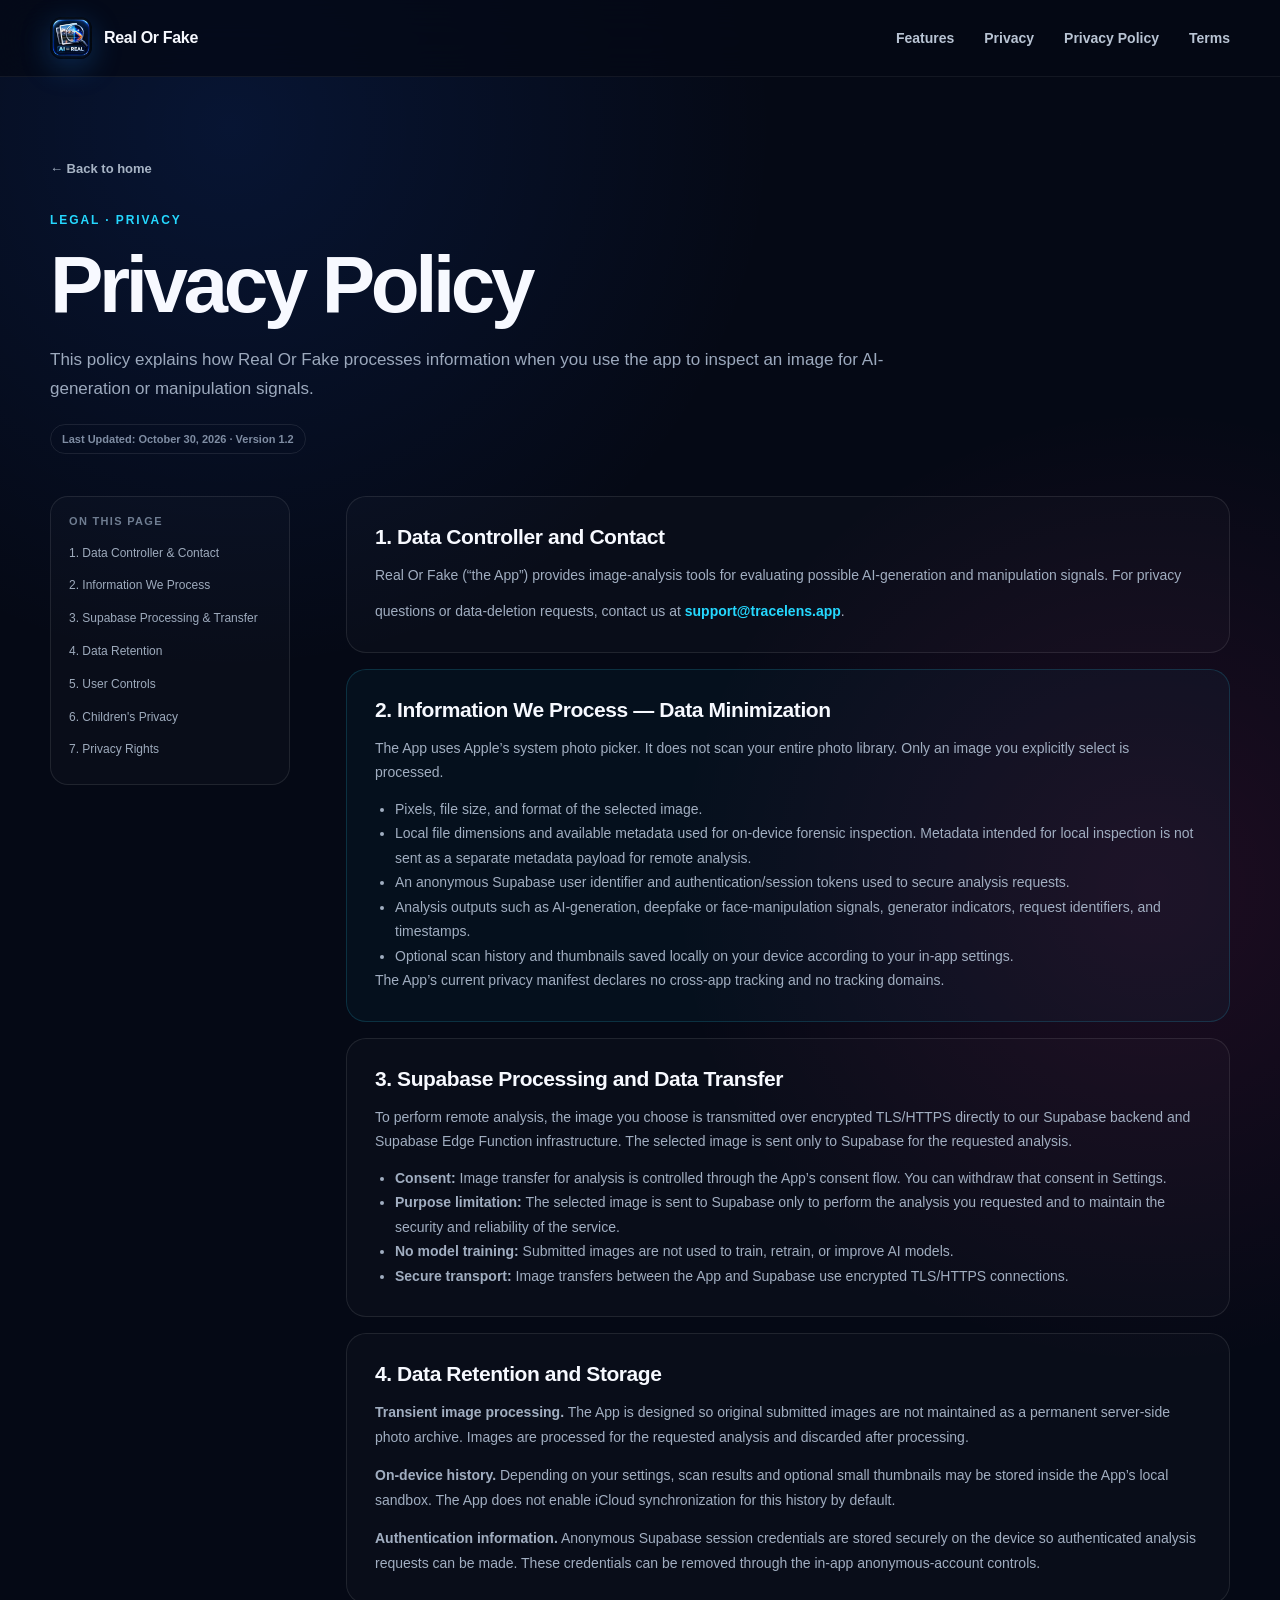
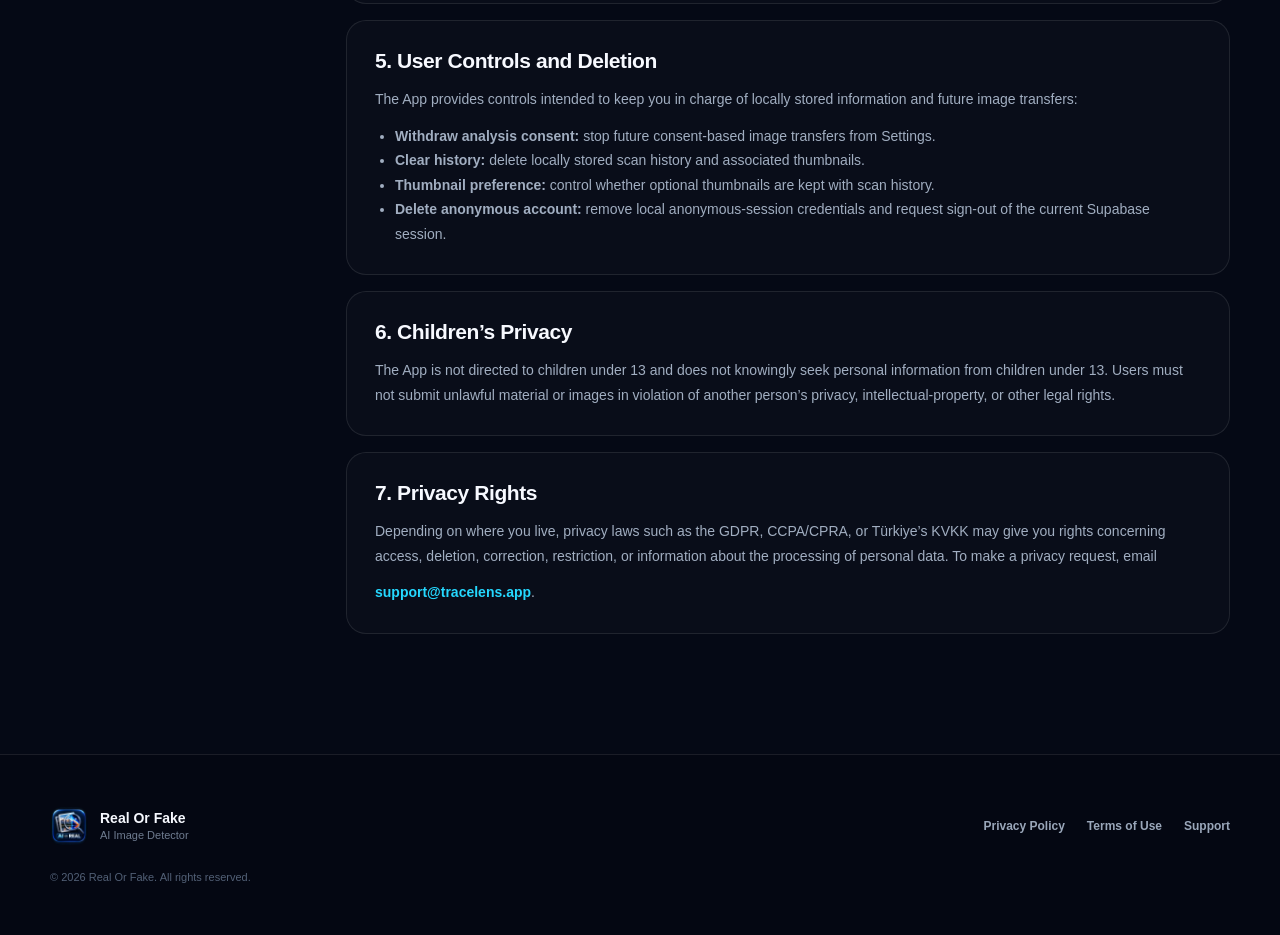
==== commit eea30c1b: "State Supabase-only transfer without third-party wording" ====
--- a/privacy.html
+++ b/privacy.html
@@ -68,7 +68,7 @@
 
         <section class="legal-section" id="transfer">
           <h2>3. Supabase Processing and Data Transfer</h2>
-          <p>To perform remote analysis, the image you choose is transmitted over encrypted TLS/HTTPS directly to our Supabase backend and Supabase Edge Function infrastructure. The iOS app does not send the selected image directly to any separate third-party AI provider or external AI-processing service.</p>
+          <p>To perform remote analysis, the image you choose is transmitted over encrypted TLS/HTTPS directly to our Supabase backend and Supabase Edge Function infrastructure. The selected image is sent only to Supabase for the requested analysis.</p>
           <ul>
             <li><strong>Consent:</strong> Image transfer for analysis is controlled through the App’s consent flow. You can withdraw that consent in Settings.</li>
             <li><strong>Purpose limitation:</strong> The selected image is sent to Supabase only to perform the analysis you requested and to maintain the security and reliability of the service.</li>
